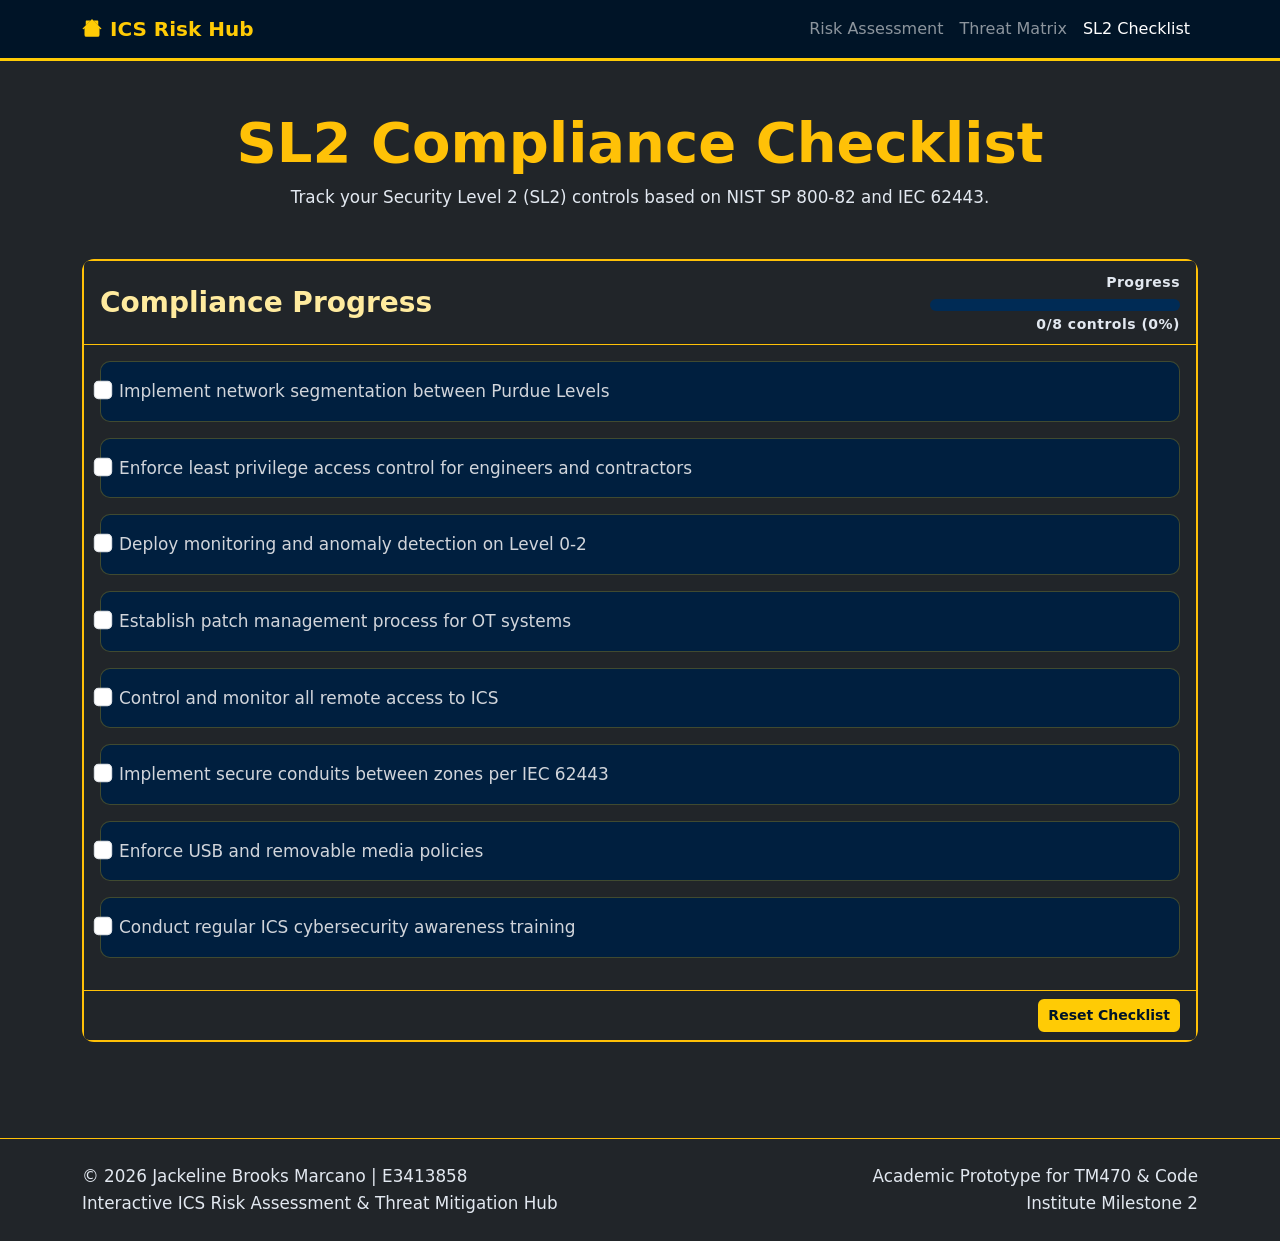
==== compliance.html @ 181cbf93 "fix: improve heading structure + reduce CLS on threats page" ====
<!DOCTYPE html>
<html lang="en">
<head>
    <meta charset="UTF-8">
    <meta name="viewport" content="width=device-width, initial-scale=1.0">
    <meta name="description" content="Interactive ICS Risk Assessment & Threat Mitigation Hub - Purdue Model & SL2 Compliance">

    <!-- ========== PERFORMANCE OPTIMIZATIONS ========== -->
    <link rel="preconnect" href="https://cdn.jsdelivr.net">
    <link rel="preconnect" href="https://fonts.googleapis.com">
    <link rel="preconnect" href="https://fonts.gstatic.com" crossorigin>

    <!-- Preload Bootstrap Icons font to reduce layout shift -->
    <link rel="preload" 
          href="https://cdn.jsdelivr.net/npm/bootstrap-icons@1.11.3/font/fonts/bootstrap-icons.woff2" 
          as="font" 
          type="font/woff2" 
          crossorigin>
    <style>
        @font-face {
            font-family: "bootstrap-icons";
            src: url("https://cdn.jsdelivr.net/npm/bootstrap-icons@1.11.3/font/fonts/bootstrap-icons.woff2") format("woff2");
            font-weight: 400;
            font-style: normal;
            font-display: swap;
  }
    </style>
    <!-- ================================================ -->

    <title>ICS Risk Assessment Hub | Home</title>

    <!-- Bootstrap 5 CDN -->
    <link href="https://cdn.jsdelivr.net/npm/bootstrap@5.3.3/dist/css/bootstrap.min.css" rel="stylesheet" integrity="sha384-QWTKZyjpPEjISv5WaRU9OFeRpok6YctnYmDr5pNlyT2bRjXh0JMhjY6hW+ALEwIH" crossorigin="anonymous">

    <!-- Custom CSS -->
    <link rel="stylesheet" href="assets/css/style.css">

</head>

<body class="bg-dark text-light">

    <!-- Navbar -->
<nav class="navbar navbar-expand-lg navbar-dark bg-dark border-bottom border-warning">
    <div class="container">
        <a class="navbar-brand fw-bold text-warning" href="index.html">
            <svg xmlns="http://www.w3.org/2000/svg" width="20" height="20" fill="currentColor" class="me-2" viewBox="0 0 16 16" style="vertical-align: -2px;">
                <path d="M8.707 1.5a1 1 0 0 0-1.414 0L.646 8.146a.5.5 0 0 0 .708.708L2 8.207V13.5A1.5 1.5 0 0 0 3.5 15h9a1.5 1.5 0 0 0 1.5-1.5V8.207l.646.647a.5.5 0 0 0 .708-.708L8.707 1.5Z"/>
                <path d="M13 2.5V6l-5-5-5 5V2.5a.5.5 0 0 1 .5-.5h9a.5.5 0 0 1 .5.5Z"/>
            </svg>ICS Risk Hub
        </a>
        <button class="navbar-toggler" type="button" data-bs-toggle="collapse" data-bs-target="#navbarNav" 
                aria-controls="navbarNav" aria-expanded="false" aria-label="Toggle navigation">
            <span class="navbar-toggler-icon"></span>
        </button>
        <div class="collapse navbar-collapse" id="navbarNav">
            <ul class="navbar-nav ms-auto">
                <li class="nav-item">
                    <a class="nav-link" href="index.html">Risk Assessment</a>
                </li>
                <li class="nav-item">
                    <a class="nav-link" href="threats.html">Threat Matrix</a>
                </li>
                <li class="nav-item">
                    <a class="nav-link active" href="compliance.html">SL2 Checklist</a>
                </li>
            </ul>
        </div>
    </div>
</nav>

    <main class="container py-5">
        
        <!-- Page Header -->
        <div class="text-center mb-5">
            <h1 class="display-4 fw-bold text-warning">SL2 Compliance Checklist</h1>
            <h2 class="visually-hidden">Security Level 2 Controls Tracking</h2>            
            <p class="lead text-light-emphasis">
                Track your Security Level 2 (SL2) controls based on NIST SP 800-82 and IEC 62443.
            </p>
        </div>

        <div class="card bg-dark border-warning">
            <div class="card-header bg-dark border-bottom border-warning d-flex justify-content-between align-items-center">
                <h3 class="mb-0">Compliance Progress</h3>
                <div class="text-end">
                    <small class="text-light-emphasis">Progress</small>
                    <div class="progress mt-1" style="width: 250px; height: 12px;">
                        <div id="progress-bar" 
                            class="progress-bar bg-warning" 
                            role="progressbar" 
                            style="width: 0%"
                            aria-label="Compliance progress percentage"
                            aria-valuemin="0"
                            aria-valuemax="100"
                            aria-valuenow="0">
                        </div>

                    </div>
                    <small id="progress-text" class="text-warning">0/8 controls (0%)</small>
                </div>
            </div>
            
            <div class="card-body">
                <div id="checklist-container">
                    <!-- Populated dynamically by JavaScript -->
                </div>
            </div>
            
            <div class="card-footer bg-dark border-top border-warning text-end">
                <button onclick="resetChecklist()" class="btn btn-outline-light btn-sm">
                    Reset Checklist
                </button>
            </div>
        </div>
    </main>

    <!-- Footer -->
    <footer class="bg-dark border-top border-warning py-4 mt-5">
        <div class="container">
            <div class="row">
                <div class="col-md-8">
                    <p class="mb-0 small">
                        &copy; 2026 Jackeline Brooks Marcano | E3413858<br>
                        Interactive ICS Risk Assessment &amp; Threat Mitigation Hub
                    </p>
                </div>
                <div class="col-md-4 text-md-end">
                    <p class="mb-0 small text-light-emphasis">
                        Academic Prototype for TM470 &amp; Code Institute Milestone 2
                    </p>
                </div>
            </div>
        </div>
    </footer>

    <!-- Bootstrap JS -->
<script src="https://cdn.jsdelivr.net/npm/bootstrap@5.3.3/dist/js/bootstrap.bundle.min.js" integrity="sha384-YvpcrYf0tY3lHB60NNkmXc5s9fDVZLESaAA55NDzOxhy9GkcIdslK1eN7N6jIeHz" crossorigin="anonymous" defer></script>

<!-- Custom JavaScript -->
<script src="assets/js/script.js" defer></script>

</body>
</html>
---- assets/css/style.css ----
/* =============================================
   ICS Risk Assessment Hub - COMPLETE MASTER STYLES
   ============================================= */

:root {
    --bg-dark: #001427;
    --bg-card: #001f3f;
    --accent-warning: #ffcb05;
    --text-light: #d1d5db;        /* Soft gray-white - much easier on eyes */
    --text-muted: #cbd5e1;        /* Light silver gray for clear visibility */
    --border-color: #ffcb05;
}

/* Global Styles */
body {
    background-color: var(--bg-dark);
    color: var(--text-light);
    font-family: system-ui, -apple-system, "Segoe UI", Roboto, sans-serif;
    line-height: 1.6;
    font-display: swap;
}

/* HIGH VISIBILITY CONTRAST FIXES FOR SUBTITLES & INFOTEXT */
p.lead, 
body > div > p,
.container p:not(.fw-semibold):not(.form-check-label) {
    color: #e2e8f0 !important;    /* Bright, crisp silver-white for top subtitles */
    font-size: 1.05rem;
    font-weight: 400;
}

/* High contrast visibility fix for the right-hand side initial placeholder text */
#results-placeholder p,
.card-body #results-placeholder {
    color: #cbd5e1 !important;    /* Clear, readable silver for the empty results text */
    font-size: 1.02rem !important;
}

/* High contrast visibility fix for the footer academic prototype text */
footer p, 
.footer p,
body > div.container.mt-5.pt-5 > div > div > p {
    color: #94a3b8 !important;    /* Noticeably lighter gray for engineering standards footnotes */
}

/* Navbar Links and Branding */
.navbar {
    background-color: var(--bg-dark) !important;
    border-bottom: 3px solid var(--accent-warning) !important;
}

.navbar-brand {
    color: var(--accent-warning) !important;
}

/* Main Cards Layout Structure */
.card {
    background-color: var(--bg-card);
    border: 2px solid var(--border-color);
    border-radius: 12px;
}

/* Overwrite card inner body padding specifically for the questionnaire card to allow full stretch */
#questionnaire-container {
    padding: 4px 0px !important;
}

/* Headers Clear High-Contrast Visibility */
.card-header, h3, h4, .card-title {
    color: #ffeb9f !important;
    font-weight: 700;
}

/* Generic Bootstrap helper overwrite to protect visibility globally */
.text-muted {
    color: #cbd5e1 !important;    /* Forces text-muted labels to remain brightly readable */
}

/* =============================================
   COMPLIANCE CHECKLIST PAGE STYLING
   ============================================= */
#checklist-container .form-check {
    padding: 16px 18px;
    margin-bottom: 10px;
    background-color: var(--bg-card);
    border: 1px solid rgba(255, 203, 5, 0.25);
    border-radius: 10px;
    transition: all 0.25s ease;
}

#checklist-container .form-check:hover {
    background-color: #002b55;
    border-color: #ffcb05;
}

#checklist-container .form-check-label {
    color: var(--text-light) !important;
    font-size: 1.06rem;
    line-height: 1.55;
}

#checklist-container .form-check-input {
    accent-color: #ffcb05;
    transform: scale(1.15);
}

/* Progress Tracking Bar component elements */
.progress {
    height: 14px;
    background-color: #002b55;
}

.progress-bar {
    background-color: #ffcb05;
}

/* ULTRA-TARGETED OVERRIDE FOR THE WORD 'PROGRESS' */
.progress-bar-wrapper small,
.progress-bar-wrapper .text-muted,
div.d-flex.justify-content-between.align-items-center small,
div.d-flex.justify-content-between.align-items-center .text-muted,
span.text-muted,
small.text-muted {
    color: #e2e8f0 !important;
    opacity: 1 !important;
    font-weight: 600 !important;
    letter-spacing: 0.5px;
}

/* ONLY THIS BUTTON: Solid Yellow Reset Checklist Button */
#reset-checklist,
button[onclick*="resetChecklist"] {
    background-color: #ffcb05 !important;
    border: 2px solid #ffcb05 !important;
    color: #001427 !important;
    font-weight: bold !important;
    border-radius: 6px;
    transition: all 0.2s ease-in-out !important;
}

#reset-checklist:hover,
button[onclick*="resetChecklist"]:hover {
    background-color: #e0b304 !important;
    border-color: #e0b304 !important;
    color: #001427 !important;
}

/* =============================================
   LIVE THREAT MATRIX STYLING & SEARCH RESTORED
   ============================================= */

/* Restores bright visibility to input text and placeholder hint "Search threats..." */
input[type="search"], 
.form-control {
    color: #ffffff !important;         /* User typed text color */
    background-color: #001f3f;
    border: 1px solid var(--border-color);
}

input[type="search"]::placeholder,
.form-control::placeholder {
    color: #94a3b8 !important;         /* Crisp soft silver color for placeholder text */
    opacity: 1 !important;             /* Prevents browser from applying transparent fade */
}

/* RESTORED EXACTLY AS BEFORE: Standard styling for filter buttons on this page */
.btn-outline-warning {
    border-color: var(--accent-warning) !important;
    color: var(--accent-warning) !important;
    background-color: transparent !important;
}

.btn-outline-warning:hover,
.btn-outline-warning.active {
    background-color: var(--accent-warning) !important;
    color: #001427 !important;
}

/* =============================================
   RISK ASSESSMENT QUESTIONNAIRE STYLING
   ============================================= */

/* Ultra-thin questionnaire item rows stretched cleanly across the box */
.question-row {
    background-color: var(--bg-card) !important; 
    border: 1px solid rgba(255, 203, 5, 0.25);
    margin-bottom: 10px !important;              
    padding: 10px 16px !important;                /* Clean, thin vertical tracking height */
    border-radius: 8px;
    width: 100% !important;                       /* Maximizes edge-to-edge layout width */
    transition: all 0.2s ease;
}

/* Interactive feedback on hovering a questionnaire choice box */
.question-row:hover {
    background-color: #002b55 !important;        
    border-color: #ffcb05;
}

/* Question label text formatting */
.question-row p.fw-semibold {
    color: #ffffff !important;                   /* Crisp white clarity */
    font-size: 0.98rem;
    line-height: 1.4;
    padding-right: 20px;                         /* Protects space before radio block */
}

/* Radio alignment box wrapper */
.question-row .radio-options {
    gap: 4px;
}

/* Individual label modifications */
.question-row .form-check-label {
    color: #ffffff !important;                   
    margin-left: 6px;
    font-size: 0.95rem;
    font-weight: 500;
    cursor: pointer;
}

/* ONLY THIS BUTTON: Solid Yellow Calculate Risk Score Button */
#submit-assessment {
    background-color: #ffcb05 !important;
    border: 2px solid #ffcb05 !important;
    color: #001427 !important;
    font-weight: bold !important;
    border-radius: 6px;
    padding: 10px 24px;
    transition: all 0.2s ease-in-out !important;
}

#submit-assessment:hover {
    background-color: #e0b304 !important;
    border-color: #e0b304 !important;
    color: #001427 !important;
}
/* Fix CLS on compliance page - reserve space for checklist */
#checklist-container {
    min-height: 380px;
}
/* Reduce CLS on Threat Matrix page */
#threat-table {
    min-height: 420px;
}
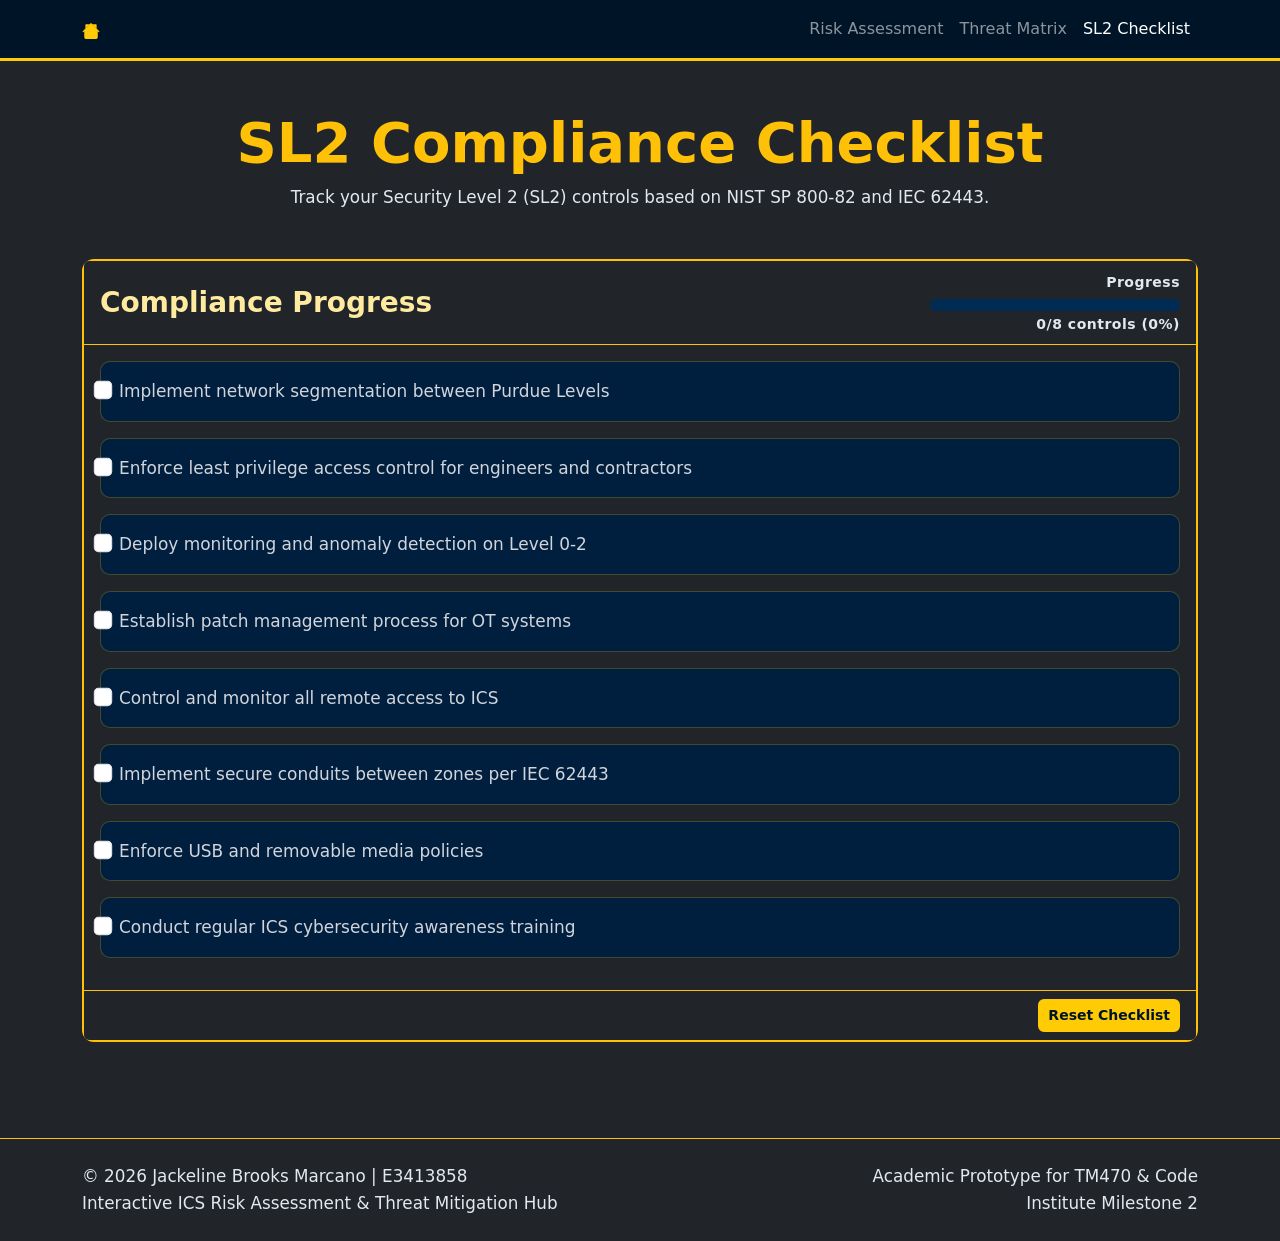
==== commit 8eaab716: "fix: replace navbar icon with cleaner home icon" ====
--- a/compliance.html
+++ b/compliance.html
@@ -4,11 +4,6 @@
     <meta charset="UTF-8">
     <meta name="viewport" content="width=device-width, initial-scale=1.0">
     <meta name="description" content="Interactive ICS Risk Assessment & Threat Mitigation Hub - Purdue Model & SL2 Compliance">
-
-    <!-- ========== PERFORMANCE OPTIMIZATIONS ========== -->
-    <link rel="preconnect" href="https://cdn.jsdelivr.net">
-    <link rel="preconnect" href="https://fonts.googleapis.com">
-    <link rel="preconnect" href="https://fonts.gstatic.com" crossorigin>
 
     <!-- Preload Bootstrap Icons font to reduce layout shift -->
     <link rel="preload" 
@@ -27,7 +22,7 @@
     </style>
     <!-- ================================================ -->
 
-    <title>ICS Risk Assessment Hub | Home</title>
+    <title>ICS Risk Assessment Hub | SL2 Checklist</title>
 
     <!-- Bootstrap 5 CDN -->
     <link href="https://cdn.jsdelivr.net/npm/bootstrap@5.3.3/dist/css/bootstrap.min.css" rel="stylesheet" integrity="sha384-QWTKZyjpPEjISv5WaRU9OFeRpok6YctnYmDr5pNlyT2bRjXh0JMhjY6hW+ALEwIH" crossorigin="anonymous">
@@ -43,10 +38,10 @@
 <nav class="navbar navbar-expand-lg navbar-dark bg-dark border-bottom border-warning">
     <div class="container">
         <a class="navbar-brand fw-bold text-warning" href="index.html">
-            <svg xmlns="http://www.w3.org/2000/svg" width="20" height="20" fill="currentColor" class="me-2" viewBox="0 0 16 16" style="vertical-align: -2px;">
+            <svg xmlns="http://www.w3.org/2000/svg" width="18" height="18" fill="currentColor" class="me-2" viewBox="0 0 16 16">
                 <path d="M8.707 1.5a1 1 0 0 0-1.414 0L.646 8.146a.5.5 0 0 0 .708.708L2 8.207V13.5A1.5 1.5 0 0 0 3.5 15h9a1.5 1.5 0 0 0 1.5-1.5V8.207l.646.647a.5.5 0 0 0 .708-.708L8.707 1.5Z"/>
                 <path d="M13 2.5V6l-5-5-5 5V2.5a.5.5 0 0 1 .5-.5h9a.5.5 0 0 1 .5.5Z"/>
-            </svg>ICS Risk Hub
+            </svg>
         </a>
         <button class="navbar-toggler" type="button" data-bs-toggle="collapse" data-bs-target="#navbarNav" 
                 aria-controls="navbarNav" aria-expanded="false" aria-label="Toggle navigation">
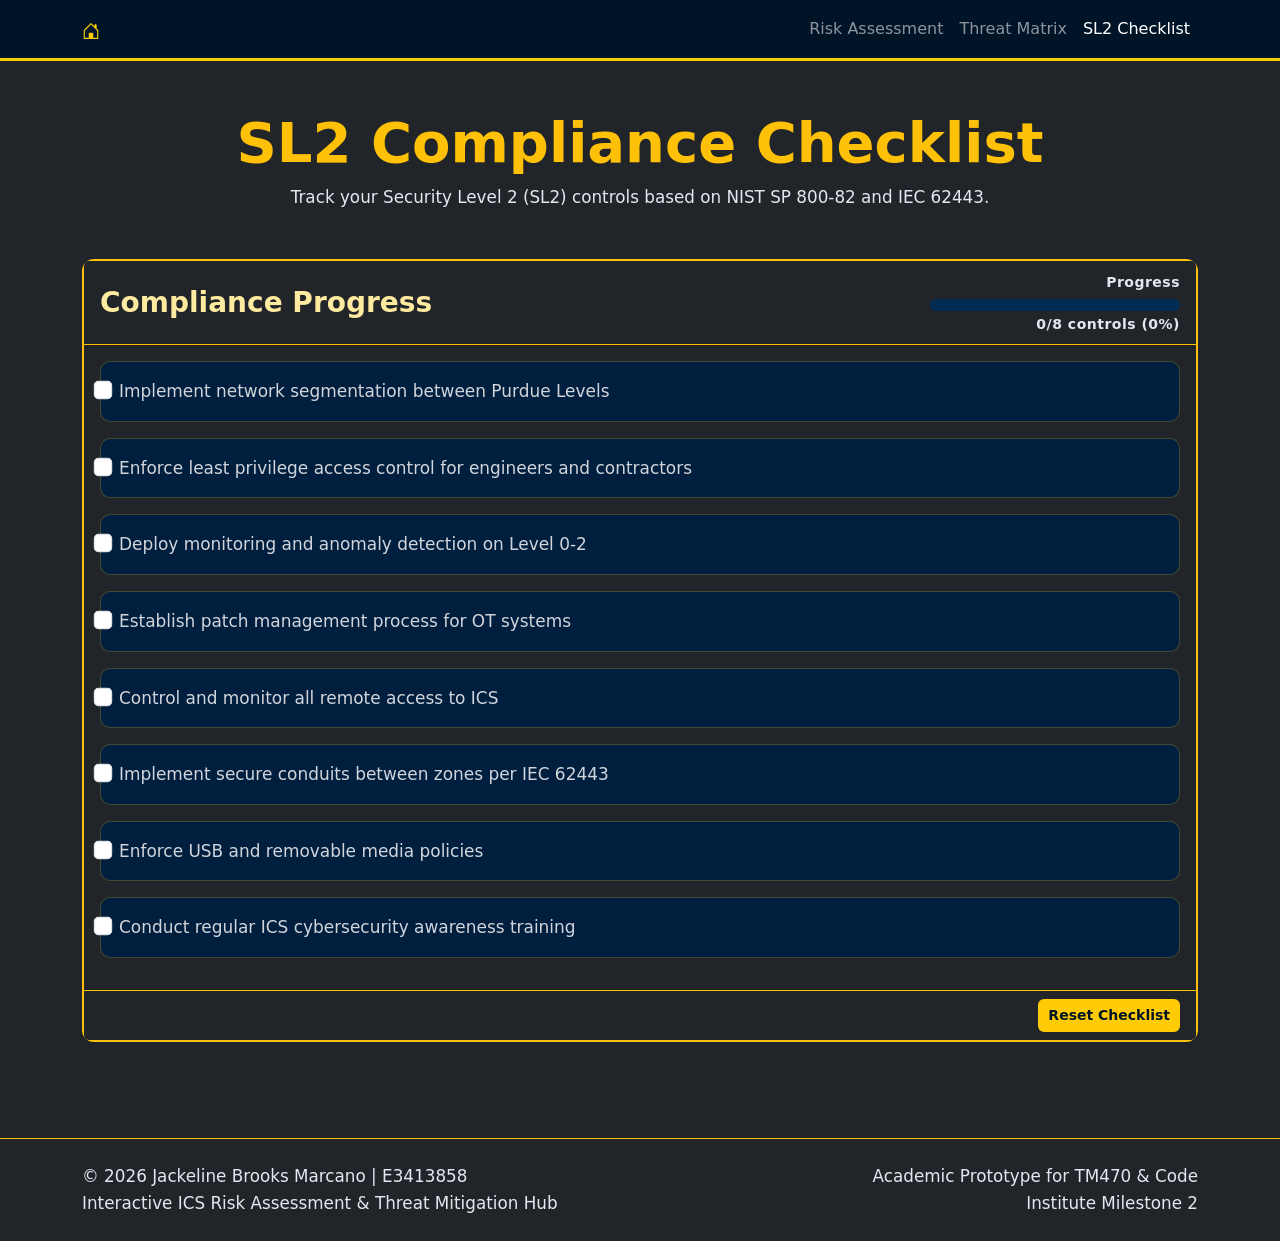
==== commit a4d650cd: "fix: replace navbar icon with clean home icon" ====
--- a/compliance.html
+++ b/compliance.html
@@ -39,8 +39,7 @@
     <div class="container">
         <a class="navbar-brand fw-bold text-warning" href="index.html">
             <svg xmlns="http://www.w3.org/2000/svg" width="18" height="18" fill="currentColor" class="me-2" viewBox="0 0 16 16">
-                <path d="M8.707 1.5a1 1 0 0 0-1.414 0L.646 8.146a.5.5 0 0 0 .708.708L2 8.207V13.5A1.5 1.5 0 0 0 3.5 15h9a1.5 1.5 0 0 0 1.5-1.5V8.207l.646.647a.5.5 0 0 0 .708-.708L8.707 1.5Z"/>
-                <path d="M13 2.5V6l-5-5-5 5V2.5a.5.5 0 0 1 .5-.5h9a.5.5 0 0 1 .5.5Z"/>
+                <path d="M8.354 1.146a.5.5 0 0 0-.708 0l-6 6A.5.5 0 0 0 1.5 7.5v7a.5.5 0 0 0 .5.5h4.5a.5.5 0 0 0 .5-.5v-4H7v4a.5.5 0 0 0 .5.5H14a.5.5 0 0 0 .5-.5v-7a.5.5 0 0 0-.146-.354L13 5.793V2.5a.5.5 0 0 0-.5-.5h-1a.5.5 0 0 0-.5.5v1.293L8.354 1.146zM2.5 14V7.707l5.5-5.5 5.5 5.5V14H10v-4a.5.5 0 0 0-.5-.5h-3a.5.5 0 0 0-.5.5v4H2.5z"/>
             </svg>
         </a>
         <button class="navbar-toggler" type="button" data-bs-toggle="collapse" data-bs-target="#navbarNav" 
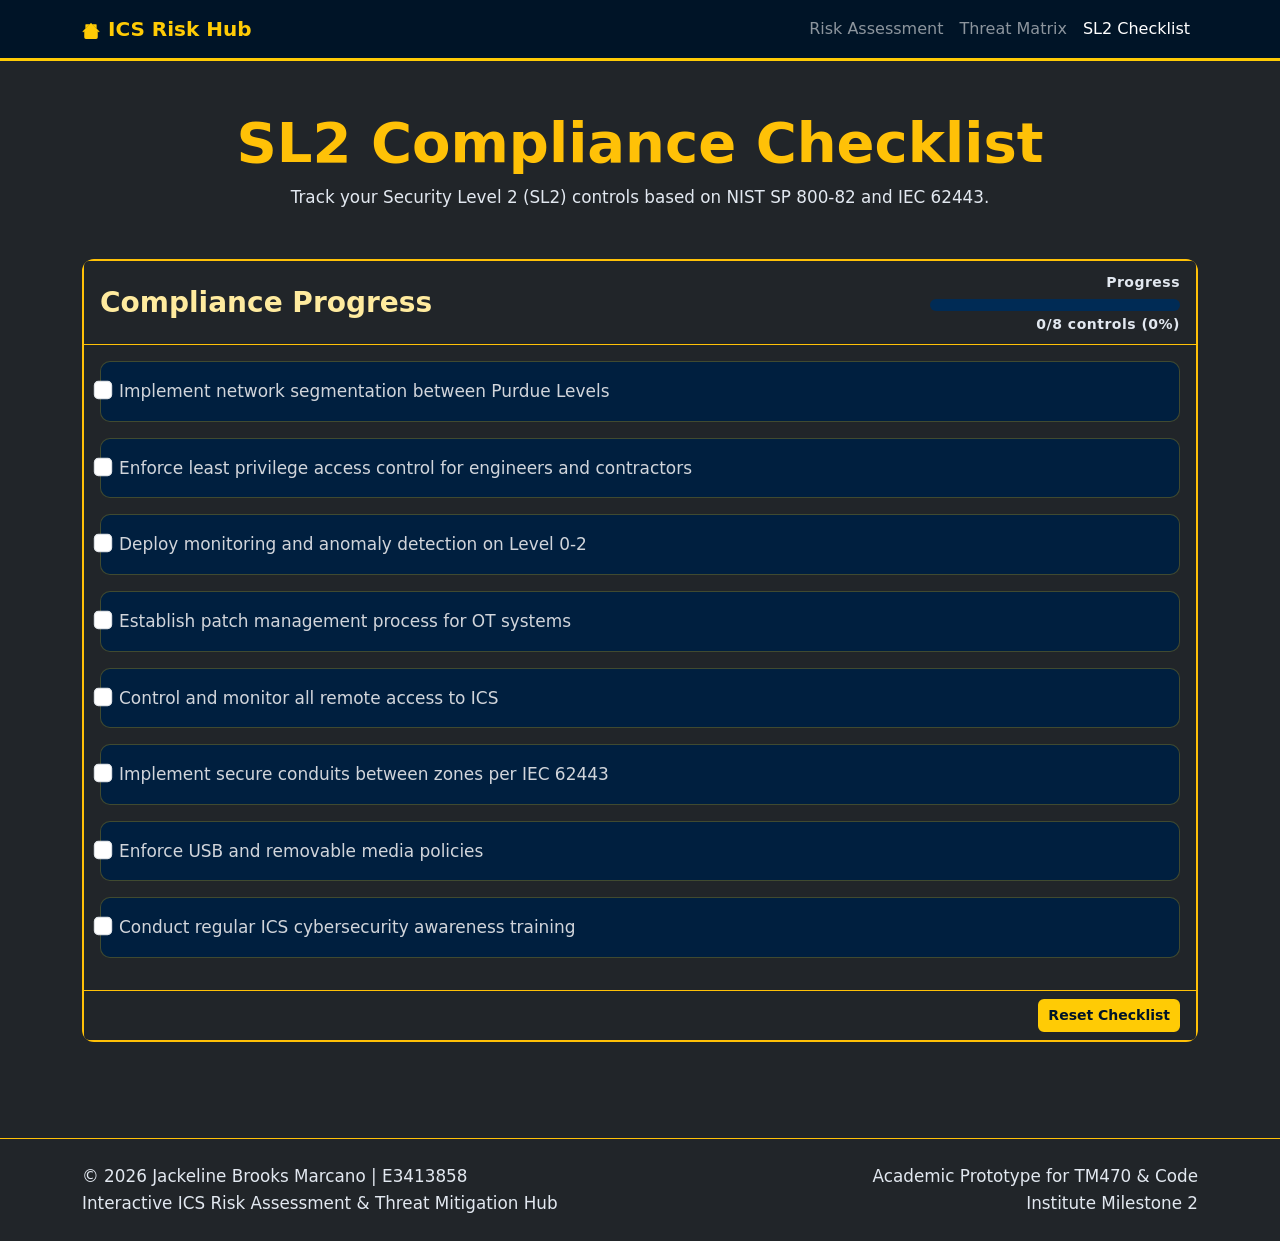
==== commit 1087858d: "fix: restore navbar text and clean home icon" ====
--- a/compliance.html
+++ b/compliance.html
@@ -39,8 +39,9 @@
     <div class="container">
         <a class="navbar-brand fw-bold text-warning" href="index.html">
             <svg xmlns="http://www.w3.org/2000/svg" width="18" height="18" fill="currentColor" class="me-2" viewBox="0 0 16 16">
-                <path d="M8.354 1.146a.5.5 0 0 0-.708 0l-6 6A.5.5 0 0 0 1.5 7.5v7a.5.5 0 0 0 .5.5h4.5a.5.5 0 0 0 .5-.5v-4H7v4a.5.5 0 0 0 .5.5H14a.5.5 0 0 0 .5-.5v-7a.5.5 0 0 0-.146-.354L13 5.793V2.5a.5.5 0 0 0-.5-.5h-1a.5.5 0 0 0-.5.5v1.293L8.354 1.146zM2.5 14V7.707l5.5-5.5 5.5 5.5V14H10v-4a.5.5 0 0 0-.5-.5h-3a.5.5 0 0 0-.5.5v4H2.5z"/>
-            </svg>
+                <path d="M8.707 1.5a1 1 0 0 0-1.414 0L.646 8.146a.5.5 0 0 0 .708.708L2 8.207V13.5A1.5 1.5 0 0 0 3.5 15h9a1.5 1.5 0 0 0 1.5-1.5V8.207l.646.647a.5.5 0 0 0 .708-.708L8.707 1.5Z"/>
+                <path d="M13 2.5V6l-5-5-5 5V2.5a.5.5 0 0 1 .5-.5h9a.5.5 0 0 1 .5.5Z"/>
+            </svg>ICS Risk Hub
         </a>
         <button class="navbar-toggler" type="button" data-bs-toggle="collapse" data-bs-target="#navbarNav" 
                 aria-controls="navbarNav" aria-expanded="false" aria-label="Toggle navigation">
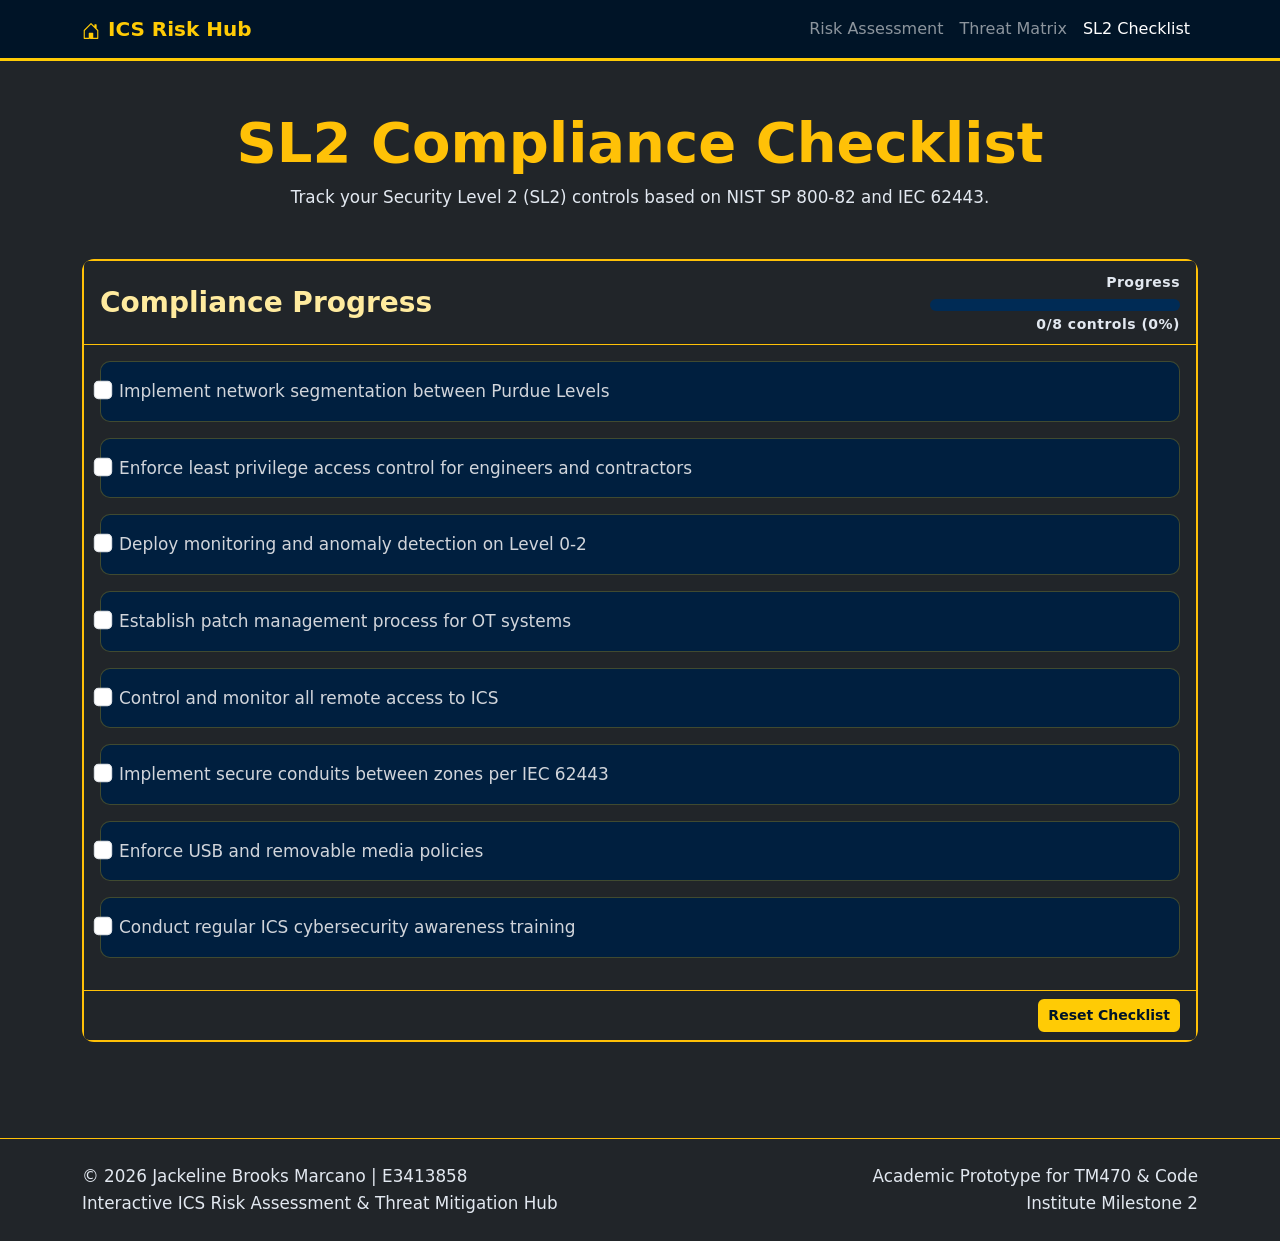
==== commit 3ac701fc: "fix: change to normal standard home icon" ====
--- a/compliance.html
+++ b/compliance.html
@@ -38,10 +38,9 @@
 <nav class="navbar navbar-expand-lg navbar-dark bg-dark border-bottom border-warning">
     <div class="container">
         <a class="navbar-brand fw-bold text-warning" href="index.html">
-            <svg xmlns="http://www.w3.org/2000/svg" width="18" height="18" fill="currentColor" class="me-2" viewBox="0 0 16 16">
-                <path d="M8.707 1.5a1 1 0 0 0-1.414 0L.646 8.146a.5.5 0 0 0 .708.708L2 8.207V13.5A1.5 1.5 0 0 0 3.5 15h9a1.5 1.5 0 0 0 1.5-1.5V8.207l.646.647a.5.5 0 0 0 .708-.708L8.707 1.5Z"/>
-                <path d="M13 2.5V6l-5-5-5 5V2.5a.5.5 0 0 1 .5-.5h9a.5.5 0 0 1 .5.5Z"/>
-            </svg>ICS Risk Hub
+                <svg xmlns="http://www.w3.org/2000/svg" width="18" height="18" fill="currentColor" class="me-2" viewBox="0 0 16 16">
+                    <path d="M8.354 1.146a.5.5 0 0 0-.708 0l-6 6A.5.5 0 0 0 1.5 7.5v7a.5.5 0 0 0 .5.5h4.5a.5.5 0 0 0 .5-.5v-4H7v4a.5.5 0 0 0 .5.5H14a.5.5 0 0 0 .5-.5v-7a.5.5 0 0 0-.146-.354L13 5.793V2.5a.5.5 0 0 0-.5-.5h-1a.5.5 0 0 0-.5.5v1.293L8.354 1.146zM2.5 14V7.707l5.5-5.5 5.5 5.5V14H10v-4a.5.5 0 0 0-.5-.5h-3a.5.5 0 0 0-.5.5v4H2.5z"/>
+                </svg>ICS Risk Hub
         </a>
         <button class="navbar-toggler" type="button" data-bs-toggle="collapse" data-bs-target="#navbarNav" 
                 aria-controls="navbarNav" aria-expanded="false" aria-label="Toggle navigation">
